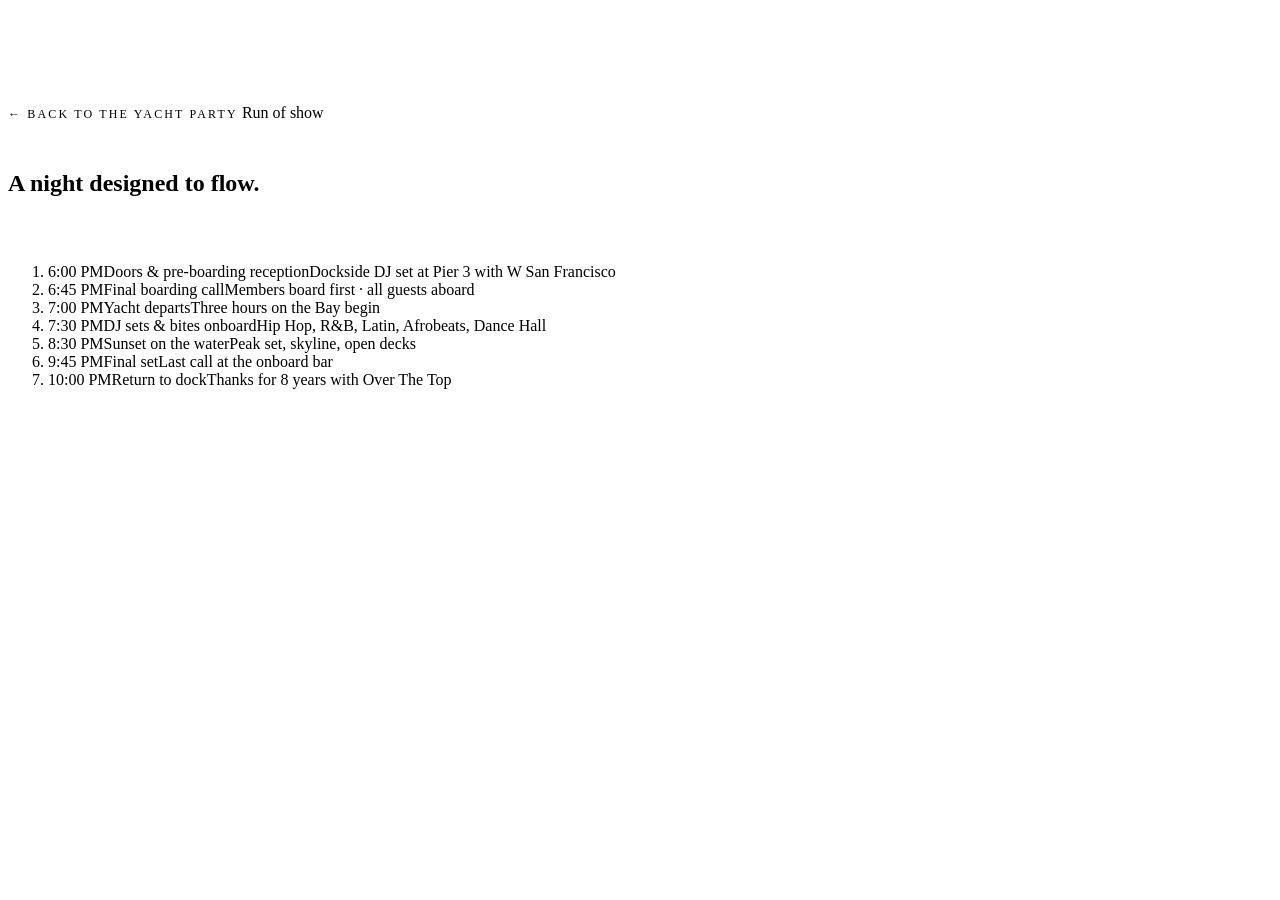
==== run-of-show.html @ fddfd054 "Initial deploy: Labor Day Yacht Party (8 Year Anniversary) landing page" ====
<!doctype html>
<html lang="en">
<head>
<meta charset="utf-8" />
<meta name="viewport" content="width=device-width, initial-scale=1, viewport-fit=cover" />
<meta name="theme-color" content="#0A0A0A" />
<title>Labor Day Yacht Party · Run of Show</title>
<meta name="description" content="Labor Day Yacht Party: 8 Year Anniversary run of show. Saturday, September 5, 2026, Pier 3, San Francisco." />
<meta name="robots" content="noindex" />
<link rel="preconnect" href="https://fonts.googleapis.com" />
<link rel="preconnect" href="https://fonts.gstatic.com" crossorigin />
<link href="https://fonts.googleapis.com/css2?family=Archivo+Black&family=Inter:wght@400;500;600;700;800;900&display=swap" rel="stylesheet" />
<link rel="stylesheet" href="styles.css" />
<style>
  body { background: var(--black); }
  .ros-page { padding: 96px 0 80px; }
  .ros-back {
    display: inline-flex; align-items: center; gap: 8px;
    font-family: var(--display); font-size: 12px; letter-spacing: 0.18em;
    text-transform: uppercase; color: var(--yellow); text-decoration: none;
    margin-bottom: 28px;
  }
  .ros-back:hover { opacity: 0.8; }
  .ros-page .h2 { color: var(--white); margin-bottom: 14px; }
  .ros-meta {
    color: rgba(255,255,255,.65); font-size: 14px; margin: 0 0 36px;
    letter-spacing: 0.06em; text-transform: uppercase;
  }
</style>
</head>
<body>

<section class="ros-page">
  <div class="container">
    <a href="index.html" class="ros-back">← Back to the Yacht Party</a>
    <span class="kicker kicker--yellow">Run of show</span>
    <h2 class="h2 h2--light">A night designed to flow.</h2>
    <p class="ros-meta">Saturday, September 5, 2026 · Pier 3, San Francisco · Boarding 6 PM, cruise 7 &ndash; 10 PM</p>

    <ol class="schedule">
      <li><span class="schedule__time">6:00 PM</span><span class="schedule__title">Doors &amp; pre-boarding reception</span><span class="schedule__sub">Dockside DJ set at Pier 3 with W San Francisco</span></li>
      <li><span class="schedule__time">6:45 PM</span><span class="schedule__title">Final boarding call</span><span class="schedule__sub">Members board first · all guests aboard</span></li>
      <li><span class="schedule__time">7:00 PM</span><span class="schedule__title">Yacht departs</span><span class="schedule__sub">Three hours on the Bay begin</span></li>
      <li><span class="schedule__time">7:30 PM</span><span class="schedule__title">DJ sets &amp; bites onboard</span><span class="schedule__sub">Hip Hop, R&amp;B, Latin, Afrobeats, Dance Hall</span></li>
      <li><span class="schedule__time">8:30 PM</span><span class="schedule__title">Sunset on the water</span><span class="schedule__sub">Peak set, skyline, open decks</span></li>
      <li><span class="schedule__time">9:45 PM</span><span class="schedule__title">Final set</span><span class="schedule__sub">Last call at the onboard bar</span></li>
      <li><span class="schedule__time">10:00 PM</span><span class="schedule__title">Return to dock</span><span class="schedule__sub">Thanks for 8 years with Over The Top</span></li>
    </ol>
  </div>
</section>

</body>
</html>
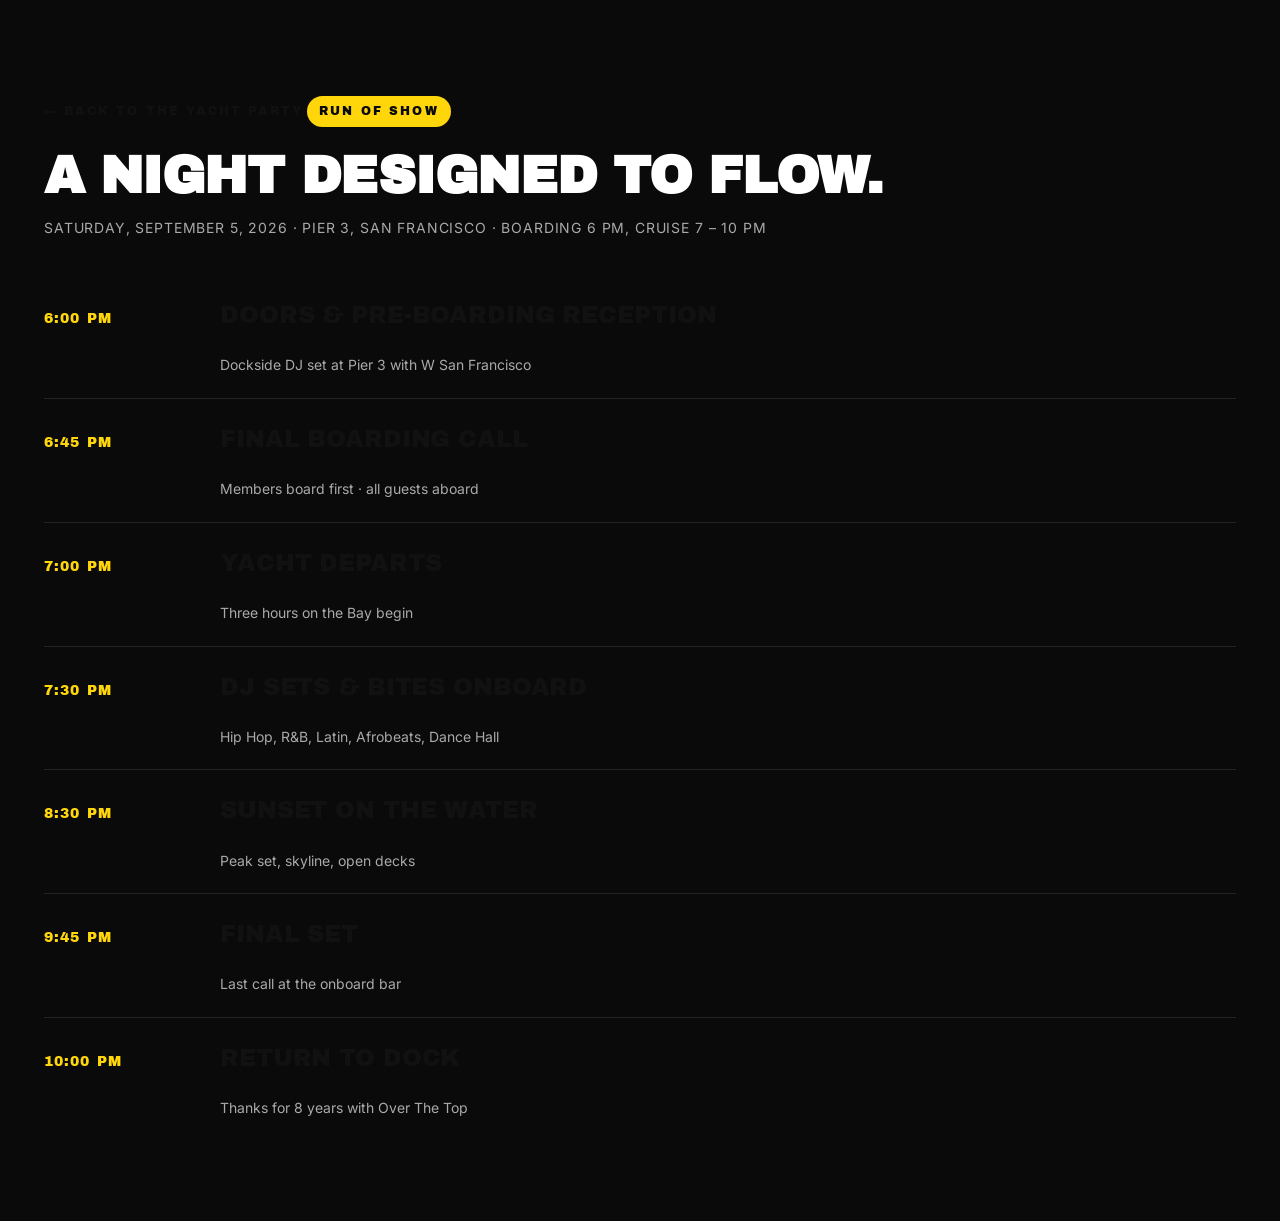
==== commit d97c1a60: "Namespace all classes with ott- prefix to avoid Webflow collisions" ====
--- a/run-of-show.html
+++ b/run-of-show.html
@@ -12,42 +12,44 @@
 <link href="https://fonts.googleapis.com/css2?family=Archivo+Black&family=Inter:wght@400;500;600;700;800;900&display=swap" rel="stylesheet" />
 <link rel="stylesheet" href="styles.css" />
 <style>
-  body { background: var(--black); }
-  .ros-page { padding: 96px 0 80px; }
-  .ros-back {
+  .ott-page { background: var(--black); }
+  .ott-ros-page { padding: 96px 0 80px; }
+  .ott-ros-back {
     display: inline-flex; align-items: center; gap: 8px;
     font-family: var(--display); font-size: 12px; letter-spacing: 0.18em;
     text-transform: uppercase; color: var(--yellow); text-decoration: none;
     margin-bottom: 28px;
   }
-  .ros-back:hover { opacity: 0.8; }
-  .ros-page .h2 { color: var(--white); margin-bottom: 14px; }
-  .ros-meta {
+  .ott-ros-back:hover { opacity: 0.8; }
+  .ott-ros-page .ott-h2 { color: var(--white); margin-bottom: 14px; }
+  .ott-ros-meta {
     color: rgba(255,255,255,.65); font-size: 14px; margin: 0 0 36px;
     letter-spacing: 0.06em; text-transform: uppercase;
   }
 </style>
 </head>
 <body>
+<div class="ott-page">
 
-<section class="ros-page">
-  <div class="container">
-    <a href="index.html" class="ros-back">← Back to the Yacht Party</a>
-    <span class="kicker kicker--yellow">Run of show</span>
-    <h2 class="h2 h2--light">A night designed to flow.</h2>
-    <p class="ros-meta">Saturday, September 5, 2026 · Pier 3, San Francisco · Boarding 6 PM, cruise 7 &ndash; 10 PM</p>
+<section class="ott-ros-page">
+  <div class="ott-container">
+    <a href="index.html" class="ott-ros-back">← Back to the Yacht Party</a>
+    <span class="ott-kicker ott-kicker--yellow">Run of show</span>
+    <h2 class="ott-h2 ott-h2--light">A night designed to flow.</h2>
+    <p class="ott-ros-meta">Saturday, September 5, 2026 · Pier 3, San Francisco · Boarding 6 PM, cruise 7 &ndash; 10 PM</p>
 
-    <ol class="schedule">
-      <li><span class="schedule__time">6:00 PM</span><span class="schedule__title">Doors &amp; pre-boarding reception</span><span class="schedule__sub">Dockside DJ set at Pier 3 with W San Francisco</span></li>
-      <li><span class="schedule__time">6:45 PM</span><span class="schedule__title">Final boarding call</span><span class="schedule__sub">Members board first · all guests aboard</span></li>
-      <li><span class="schedule__time">7:00 PM</span><span class="schedule__title">Yacht departs</span><span class="schedule__sub">Three hours on the Bay begin</span></li>
-      <li><span class="schedule__time">7:30 PM</span><span class="schedule__title">DJ sets &amp; bites onboard</span><span class="schedule__sub">Hip Hop, R&amp;B, Latin, Afrobeats, Dance Hall</span></li>
-      <li><span class="schedule__time">8:30 PM</span><span class="schedule__title">Sunset on the water</span><span class="schedule__sub">Peak set, skyline, open decks</span></li>
-      <li><span class="schedule__time">9:45 PM</span><span class="schedule__title">Final set</span><span class="schedule__sub">Last call at the onboard bar</span></li>
-      <li><span class="schedule__time">10:00 PM</span><span class="schedule__title">Return to dock</span><span class="schedule__sub">Thanks for 8 years with Over The Top</span></li>
+    <ol class="ott-schedule">
+      <li><span class="ott-schedule__time">6:00 PM</span><span class="ott-schedule__title">Doors &amp; pre-boarding reception</span><span class="ott-schedule__sub">Dockside DJ set at Pier 3 with W San Francisco</span></li>
+      <li><span class="ott-schedule__time">6:45 PM</span><span class="ott-schedule__title">Final boarding call</span><span class="ott-schedule__sub">Members board first · all guests aboard</span></li>
+      <li><span class="ott-schedule__time">7:00 PM</span><span class="ott-schedule__title">Yacht departs</span><span class="ott-schedule__sub">Three hours on the Bay begin</span></li>
+      <li><span class="ott-schedule__time">7:30 PM</span><span class="ott-schedule__title">DJ sets &amp; bites onboard</span><span class="ott-schedule__sub">Hip Hop, R&amp;B, Latin, Afrobeats, Dance Hall</span></li>
+      <li><span class="ott-schedule__time">8:30 PM</span><span class="ott-schedule__title">Sunset on the water</span><span class="ott-schedule__sub">Peak set, skyline, open decks</span></li>
+      <li><span class="ott-schedule__time">9:45 PM</span><span class="ott-schedule__title">Final set</span><span class="ott-schedule__sub">Last call at the onboard bar</span></li>
+      <li><span class="ott-schedule__time">10:00 PM</span><span class="ott-schedule__title">Return to dock</span><span class="ott-schedule__sub">Thanks for 8 years with Over The Top</span></li>
     </ol>
   </div>
 </section>
 
+</div>
 </body>
 </html>
--- a/styles.css
+++ b/styles.css
@@ -0,0 +1,1549 @@
+/* ============ TOKENS ============ */
+.ott-page {
+  --yellow: #FFD60A;
+  --yellow-deep: #F5C400;
+  --black: #0A0A0A;
+  --ink: #111111;
+  --ink-2: #1a1a1a;
+  --gray-100: #F5F4EE;
+  --gray-200: #E8E6DD;
+  --gray-500: #6B6B66;
+  --white: #FFFFFF;
+
+  --radius: 18px;
+  --radius-lg: 28px;
+
+  --container: 1240px;
+  --container-narrow: 820px;
+
+  --shadow-sm: 0 4px 14px rgba(0,0,0,.08);
+  --shadow-md: 0 14px 40px rgba(0,0,0,.18);
+
+  --display: "Archivo Black", "Inter", system-ui, -apple-system, "Segoe UI", sans-serif;
+  --body: "Inter", system-ui, -apple-system, "Segoe UI", sans-serif;
+}
+
+.ott-page, .ott-page *, .ott-page *::before, .ott-page *::after { box-sizing: border-box; }
+html, body { margin: 0; padding: 0; }
+html { scroll-behavior: smooth; -webkit-text-size-adjust: 100%; }
+
+.ott-page {
+  font-family: var(--body);
+  color: var(--ink);
+  background: var(--white);
+  line-height: 1.55;
+  -webkit-font-smoothing: antialiased;
+  text-rendering: optimizeLegibility;
+}
+
+.ott-page img { display: block; max-width: 100%; }
+.ott-page a { color: inherit; }
+.ott-page button { font: inherit; }
+
+/* ============ LAYOUT HELPERS ============ */
+.ott-container {
+  max-width: var(--container);
+  margin: 0 auto;
+  padding: 0 24px;
+}
+.ott-container--narrow { max-width: var(--container-narrow); }
+.ott-text-center { text-align: center; }
+
+.ott-kicker {
+  display: inline-block;
+  font-family: var(--display);
+  font-size: 12px;
+  letter-spacing: 0.18em;
+  text-transform: uppercase;
+  color: var(--ink);
+  background: var(--yellow);
+  padding: 6px 12px;
+  border-radius: 999px;
+  margin-bottom: 22px;
+}
+.ott-kicker--yellow { background: var(--yellow); color: var(--black); }
+
+.ott-h2 {
+  font-family: var(--display);
+  font-weight: 900;
+  font-size: clamp(28px, 4.5vw, 52px);
+  line-height: 1.05;
+  letter-spacing: -0.01em;
+  margin: 0 0 28px;
+  text-transform: uppercase;
+}
+.ott-h2--light { color: var(--white); }
+
+.ott-lede {
+  font-size: clamp(16px, 1.6vw, 19px);
+  color: var(--ink-2);
+  max-width: 640px;
+  margin: 0 auto 32px;
+}
+
+/* ============ NAV ============ */
+.ott-nav {
+  position: sticky;
+  top: 0;
+  z-index: 50;
+  display: flex;
+  align-items: center;
+  gap: 24px;
+  padding: 14px 24px;
+  background: rgba(10,10,10,.85);
+  backdrop-filter: blur(14px);
+  -webkit-backdrop-filter: blur(14px);
+  color: var(--white);
+  border-bottom: 1px solid rgba(255,255,255,.08);
+}
+.ott-nav__brand {
+  display: flex;
+  align-items: center;
+  gap: 12px;
+  text-decoration: none;
+  font-family: var(--display);
+  letter-spacing: 0.04em;
+}
+.ott-brand-mark {
+  display: block;
+  height: 32px;
+  width: auto;
+}
+.ott-brand-mark--lg { height: 60px; }
+.ott-brand-divider {
+  width: 1px; height: 18px;
+  background: rgba(255,255,255,.25);
+}
+.ott-brand-event {
+  font-size: 13px;
+  letter-spacing: 0.18em;
+  text-transform: uppercase;
+}
+.ott-nav__links {
+  display: none;
+  gap: 22px;
+  margin-left: auto;
+}
+.ott-nav__links a {
+  font-size: 14px;
+  font-weight: 600;
+  color: rgba(255,255,255,.8);
+  text-decoration: none;
+}
+.ott-nav__links a:hover { color: var(--yellow); }
+.ott-nav .ott-btn { margin-left: auto; }
+@media (min-width: 880px) {
+  .ott-nav__links { display: flex; }
+  .ott-nav .ott-btn { margin-left: 0; }
+}
+/* Mobile: drop sticky + z-index so the parent Webflow hamburger dropdown
+   can render over our nav without a stacking-context fight. */
+@media (max-width: 879px) {
+  .ott-nav { position: static; z-index: auto; }
+}
+
+/* ============ BUTTONS ============ */
+.ott-btn {
+  display: inline-flex;
+  align-items: center;
+  justify-content: center;
+  gap: 6px;
+  font-family: var(--display);
+  font-size: 13px;
+  letter-spacing: 0.08em;
+  text-transform: uppercase;
+  text-decoration: none;
+  padding: 12px 18px;
+  border-radius: 999px;
+  border: 2px solid transparent;
+  cursor: pointer;
+  transition: transform .15s ease, background .15s ease, color .15s ease, border-color .15s ease;
+  white-space: nowrap;
+}
+.ott-btn:hover { transform: translateY(-1px); }
+.ott-btn--small { padding: 9px 14px; font-size: 12px; }
+.ott-btn--lg { padding: 16px 26px; font-size: 14px; }
+.ott-btn--yellow { background: var(--yellow); color: var(--black); }
+.ott-btn--yellow:hover { background: var(--yellow-deep); }
+.ott-btn--black { background: var(--black); color: var(--white); }
+.ott-btn--black:hover { background: var(--ink-2); }
+.ott-btn--ghost { background: transparent; color: var(--white); border-color: rgba(255,255,255,.6); }
+.ott-btn--ghost:hover { background: rgba(255,255,255,.1); }
+.ott-btn--ghost-dark { background: transparent; color: var(--black); border-color: var(--black); }
+.ott-btn--ghost-dark:hover { background: rgba(0,0,0,.06); }
+
+/* ============ HERO ============ */
+.ott-hero {
+  position: relative;
+  min-height: 90vh;
+  display: flex;
+  align-items: flex-end;
+  overflow: hidden;
+  color: var(--white);
+}
+.ott-hero__bg {
+  position: absolute;
+  inset: 0;
+  width: 100%;
+  height: 100%;
+  object-fit: cover;
+  z-index: 0;
+}
+.ott-hero__overlay {
+  position: absolute;
+  inset: 0;
+  z-index: 1;
+  background:
+    radial-gradient(ellipse at 80% 20%, rgba(255,214,10,.18), transparent 55%),
+    linear-gradient(180deg, rgba(0,0,0,.2) 0%, rgba(0,0,0,.55) 55%, rgba(0,0,0,.85) 100%);
+}
+.ott-hero__content {
+  position: relative;
+  z-index: 2;
+  width: 100%;
+  max-width: var(--container);
+  margin: 0 auto;
+  padding: 120px 24px 80px;
+}
+.ott-hero__eyebrow {
+  display: inline-flex;
+  align-items: center;
+  gap: 10px;
+  font-family: var(--body);
+  font-weight: 600;
+  font-size: 13px;
+  letter-spacing: 0.14em;
+  text-transform: uppercase;
+  background: rgba(255,255,255,.08);
+  border: 1px solid rgba(255,255,255,.18);
+  padding: 9px 14px;
+  border-radius: 999px;
+  backdrop-filter: blur(8px);
+  margin-bottom: 24px;
+}
+.ott-hero__eyebrow .ott-dot {
+  width: 8px; height: 8px; border-radius: 50%; background: var(--yellow);
+  box-shadow: 0 0 0 4px rgba(255,214,10,.25);
+}
+.ott-hero__title {
+  font-family: var(--display);
+  font-weight: 900;
+  text-transform: uppercase;
+  font-size: clamp(56px, 12vw, 180px);
+  line-height: 0.88;
+  letter-spacing: -0.02em;
+  margin: 0 0 28px;
+}
+.ott-hero__title .ott-line { display: block; }
+.ott-hero__title .ott-line--yellow { color: var(--yellow); }
+.ott-hero__title .ott-line--small {
+  font-size: clamp(16px, 1.6vw, 22px);
+  letter-spacing: 0.34em;
+  font-weight: 900;
+  margin-top: 14px;
+  color: rgba(255,255,255,.85);
+}
+.ott-hero__sub {
+  max-width: 620px;
+  font-size: clamp(15px, 1.5vw, 18px);
+  color: rgba(255,255,255,.85);
+  margin: 0 0 32px;
+}
+.ott-hero__ctas {
+  display: flex;
+  flex-wrap: wrap;
+  gap: 12px;
+  margin-bottom: 48px;
+}
+.ott-hero__ctas .ott-btn--lg,
+.ott-hero__ctas .ott-rsvp-trigger { min-width: 260px; }
+.ott-hero__ctas .ott-rsvp-trigger .ott-btn--lg { width: 100%; min-width: 0; }
+.ott-hero__partners {
+  border-top: 1px solid rgba(255,255,255,.15);
+  padding-top: 22px;
+}
+.ott-hero__partners-label {
+  font-family: var(--display);
+  font-size: 11px;
+  letter-spacing: 0.24em;
+  text-transform: uppercase;
+  color: rgba(255,255,255,.6);
+  display: block;
+  margin-bottom: 12px;
+}
+.ott-hero__partners-label--social { margin-top: 28px; }
+.ott-logo-marquee {
+  width: 100%;
+  max-width: 980px;
+  overflow: hidden;
+  -webkit-mask-image: linear-gradient(to right, transparent, #000 6%, #000 94%, transparent);
+  mask-image: linear-gradient(to right, transparent, #000 6%, #000 94%, transparent);
+}
+.ott-logo-row {
+  display: flex;
+  align-items: center;
+  width: max-content;
+  animation: ott-logo-scroll 36s linear infinite;
+}
+.ott-logo-row:hover { animation-play-state: paused; }
+.ott-logo-row--alt { animation-duration: 30s; }
+@keyframes ott-logo-scroll {
+  from { transform: translateX(0); }
+  to { transform: translateX(-33.333%); }
+}
+.ott-logo-row img {
+  height: 38px;
+  width: auto;
+  max-width: 130px;
+  margin-right: 48px;
+  flex: 0 0 auto;
+  object-fit: contain;
+  object-position: center;
+  filter: brightness(0) invert(1);
+  opacity: 0.9;
+}
+@media (max-width: 480px) {
+  .ott-logo-row img { height: 32px; max-width: 110px; margin-right: 32px; }
+}
+@media (prefers-reduced-motion: reduce) {
+  .ott-logo-row,
+  .ott-partner-track { animation: none; }
+}
+.ott-hero__scroll {
+  position: absolute;
+  z-index: 2;
+  bottom: 22px;
+  right: 24px;
+  font-family: var(--display);
+  font-size: 11px;
+  letter-spacing: 0.24em;
+  color: rgba(255,255,255,.7);
+  text-transform: uppercase;
+}
+
+/* ============ BANDS ============ */
+.ott-band {
+  padding: 96px 0;
+  background: var(--white);
+}
+.ott-band--yellow { background: var(--yellow); }
+.ott-band--cream { background: var(--gray-100); }
+.ott-band--dark { background: var(--black); color: var(--white); }
+.ott-band--dark .ott-h2 { color: var(--white); }
+
+@media (max-width: 720px) {
+  .ott-band { padding: 72px 0; }
+}
+
+/* ============ VISION ============ */
+.ott-vision__grid {
+  display: grid;
+  gap: 48px;
+}
+.ott-vision__copy p { font-size: clamp(15px, 1.4vw, 17px); margin: 0 0 14px; color: var(--ink-2); }
+.ott-vision__copy strong { background: rgba(0,0,0,.08); padding: 1px 6px; border-radius: 4px; }
+.ott-vision__stats {
+  display: grid;
+  grid-template-columns: repeat(2, 1fr);
+  gap: 12px;
+}
+.ott-stat {
+  background: var(--black);
+  color: var(--white);
+  padding: 22px 20px;
+  border-radius: var(--radius);
+}
+.ott-stat__num {
+  font-family: var(--display);
+  font-size: clamp(32px, 4vw, 48px);
+  line-height: 1;
+  color: var(--yellow);
+  margin-bottom: 6px;
+}
+.ott-stat__label {
+  font-size: 13px;
+  letter-spacing: 0.06em;
+  text-transform: uppercase;
+  color: rgba(255,255,255,.7);
+}
+@media (min-width: 900px) {
+  .ott-vision__grid { grid-template-columns: 1.3fr 1fr; align-items: start; gap: 72px; }
+  .ott-vision__stats { grid-template-columns: repeat(2, 1fr); }
+}
+
+/* ============ SCHEDULE ============ */
+.ott-ros-phase-label {
+  display: inline-block;
+  font-family: var(--display);
+  font-size: 11px;
+  letter-spacing: 0.18em;
+  text-transform: uppercase;
+  color: var(--black);
+  background: var(--yellow);
+  padding: 7px 14px;
+  border-radius: 999px;
+  margin: 28px 0 6px;
+}
+.ott-ros-phase-label:first-of-type { margin-top: 8px; }
+
+/* ============ OPERATIONAL ASKS ============ */
+.ott-ops-simple {
+  list-style: none;
+  margin: 0;
+  padding: 0;
+  max-width: 820px;
+}
+.ott-ops-simple li {
+  display: flex;
+  align-items: flex-start;
+  gap: 18px;
+  padding: 22px 0;
+  border-top: 1px solid var(--gray-200);
+}
+.ott-ops-simple li:first-child { border-top: none; padding-top: 4px; }
+.ott-ops-simple h4 {
+  font-family: var(--display);
+  font-size: clamp(18px, 2vw, 22px);
+  text-transform: uppercase;
+  letter-spacing: -0.005em;
+  margin: 0 0 6px;
+  color: var(--ink);
+}
+.ott-ops-simple p {
+  margin: 0;
+  font-size: 15px;
+  line-height: 1.5;
+  color: var(--gray-500);
+}
+.ott-ops-status {
+  display: inline-block;
+  flex-shrink: 0;
+  width: 12px;
+  height: 12px;
+  border-radius: 50%;
+  margin-top: 10px;
+  background: var(--gray-500);
+  box-shadow: 0 0 0 3px rgba(0,0,0,.04);
+}
+.ott-ops-status.ott-is-confirmed { background: #34C759; }
+.ott-ops-status.ott-is-pending { background: var(--yellow); }
+.ott-ops-status.ott-is-open { background: #FF453A; }
+
+/* ============ VENUE / SITE MAP ============ */
+.ott-venue-map {
+  margin: 0;
+  border-radius: var(--radius-lg);
+  overflow: hidden;
+  background: var(--white);
+  border: 1px solid var(--gray-200);
+  box-shadow: var(--shadow-md);
+}
+.ott-venue-map img {
+  width: 100%;
+  height: auto;
+  display: block;
+}
+.ott-venue-map figcaption {
+  font-family: var(--body);
+  font-size: 13px;
+  color: var(--gray-500);
+  text-align: center;
+  padding: 14px 16px;
+  background: var(--white);
+  letter-spacing: 0.04em;
+}
+.ott-venue-cta {
+  text-align: center;
+  margin-top: 28px;
+}
+
+.ott-schedule {
+  list-style: none;
+  margin: 0;
+  padding: 0;
+  display: grid;
+  gap: 0;
+}
+.ott-schedule li {
+  display: grid;
+  grid-template-columns: 110px 1fr;
+  align-items: baseline;
+  padding: 22px 0;
+  border-bottom: 1px solid rgba(255,255,255,.1);
+  gap: 16px;
+}
+.ott-schedule li:last-child { border-bottom: none; }
+.ott-schedule__time {
+  font-family: var(--display);
+  font-size: 14px;
+  letter-spacing: 0.08em;
+  color: var(--yellow);
+  text-transform: uppercase;
+}
+.ott-schedule__title {
+  font-family: var(--display);
+  font-size: clamp(18px, 2vw, 24px);
+  text-transform: uppercase;
+  letter-spacing: -0.005em;
+  display: block;
+}
+.ott-schedule__sub {
+  display: block;
+  font-size: 14px;
+  color: rgba(255,255,255,.65);
+  margin-top: 4px;
+  grid-column: 2;
+}
+@media (min-width: 720px) {
+  .ott-schedule li { grid-template-columns: 160px 1fr; }
+}
+
+/* ============ PROGRAMMING GRID ============ */
+.ott-prog-grid {
+  display: grid;
+  gap: 18px;
+  grid-template-columns: 1fr;
+}
+.ott-card {
+  position: relative;
+  border-radius: var(--radius-lg);
+  overflow: hidden;
+  background: var(--gray-100);
+  border: 1px solid var(--gray-200);
+  transition: transform .25s ease, box-shadow .25s ease;
+  cursor: pointer;
+}
+.ott-card:hover { transform: translateY(-3px); box-shadow: var(--shadow-md); }
+.ott-card__img {
+  width: 100%;
+  aspect-ratio: 1 / 1;
+  object-fit: cover;
+  display: block;
+}
+/* Portrait shots: anchor crop to top so the subject's face is visible */
+.ott-card__img[src*="dj-sets"],
+.ott-card__img[src*="singalong"] { object-position: center top; }
+.ott-card__body {
+  position: relative;
+  padding: 22px 22px 24px;
+}
+.ott-card__partner {
+  font-family: var(--display);
+  font-size: 10px;
+  letter-spacing: 0.06em;
+  text-transform: uppercase;
+  color: var(--ink);
+  background: var(--yellow);
+  display: inline-block;
+  padding: 5px 10px;
+  border-radius: 999px;
+  margin-bottom: 12px;
+}
+.ott-card__title {
+  font-family: var(--display);
+  font-size: clamp(20px, 2.4vw, 26px);
+  line-height: 1.05;
+  margin: 0 0 6px;
+  text-transform: uppercase;
+}
+.ott-card__sub {
+  font-size: 14px;
+  color: var(--gray-500);
+  margin: 0;
+}
+.ott-card__expand {
+  max-height: 0;
+  overflow: hidden;
+  transition: max-height .35s ease, margin .35s ease;
+}
+.ott-card__expand p {
+  margin: 16px 0 0;
+  font-size: 15px;
+  color: var(--ink-2);
+}
+.ott-card.ott-is-open .ott-card__expand { max-height: 320px; }
+.ott-card__toggle {
+  position: absolute;
+  right: 18px;
+  bottom: 18px;
+  width: 38px; height: 38px;
+  border-radius: 50%;
+  background: var(--black);
+  color: var(--yellow);
+  border: none;
+  font-size: 22px;
+  font-weight: 700;
+  line-height: 1;
+  display: inline-flex;
+  align-items: center;
+  justify-content: center;
+  cursor: pointer;
+  transition: transform .25s ease, background .25s ease;
+}
+.ott-card.ott-is-open .ott-card__toggle { transform: rotate(45deg); background: var(--yellow); color: var(--black); }
+.ott-card--feature {
+  background: var(--black);
+  color: var(--white);
+  border-color: var(--black);
+}
+.ott-card--feature .ott-card__title { color: var(--white); }
+.ott-card--feature .ott-card__sub { color: rgba(255,255,255,.7); }
+.ott-card--feature .ott-card__expand p { color: rgba(255,255,255,.85); }
+.ott-card--feature .ott-card__toggle { background: var(--yellow); color: var(--black); }
+
+@media (min-width: 700px) {
+  .ott-prog-grid { grid-template-columns: 1fr 1fr; }
+}
+@media (min-width: 1080px) {
+  .ott-prog-grid { grid-template-columns: repeat(3, 1fr); }
+}
+/* Mobile: swipeable horizontal carousel instead of a long vertical stack */
+@media (max-width: 699px) {
+  .ott-prog-grid {
+    display: flex;
+    overflow-x: auto;
+    scroll-snap-type: x mandatory;
+    gap: 14px;
+    padding-bottom: 14px;
+    -webkit-overflow-scrolling: touch;
+    scrollbar-width: none;
+  }
+  .ott-prog-grid::-webkit-scrollbar { display: none; }
+  .ott-prog-grid > .ott-card {
+    flex: 0 0 86%;
+    scroll-snap-align: start;
+    align-self: flex-start;
+  }
+}
+
+/* ============ RAIL (contained scroll carousel with arrows) ============ */
+.ott-rail {
+  position: relative;
+  margin-top: 12px;
+}
+.ott-rail__viewport {
+  overflow-x: auto;
+  overflow-y: hidden;
+  scroll-snap-type: x mandatory;
+  scroll-behavior: smooth;
+  scrollbar-width: none;
+  -webkit-overflow-scrolling: touch;
+  -webkit-mask-image: linear-gradient(to right, transparent, #000 2.5%, #000 97.5%, transparent);
+  mask-image: linear-gradient(to right, transparent, #000 2.5%, #000 97.5%, transparent);
+  padding: 8px 0 16px;
+}
+.ott-rail__viewport::-webkit-scrollbar { display: none; }
+.ott-rail__track {
+  display: flex;
+  gap: 16px;
+  width: max-content;
+}
+.ott-rail__track > .ott-card--rail {
+  flex: 0 0 320px;
+  scroll-snap-align: start;
+  align-self: stretch;
+  display: flex;
+  flex-direction: column;
+}
+/* Keep the photo bucket a fixed 1:1 square; let the body absorb extra height */
+.ott-rail__track > .ott-card--rail .ott-card__img { flex: 0 0 auto; }
+.ott-rail__track > .ott-card--rail .ott-card__body { flex: 1 1 auto; }
+@media (max-width: 720px) {
+  .ott-rail__track > .ott-card--rail { flex: 0 0 260px; }
+}
+
+.ott-rail__nav {
+  position: absolute;
+  top: 50%;
+  transform: translateY(-50%);
+  width: 46px;
+  height: 46px;
+  border-radius: 50%;
+  background: var(--black);
+  color: var(--yellow);
+  border: none;
+  cursor: pointer;
+  font-size: 22px;
+  font-weight: 700;
+  line-height: 1;
+  z-index: 5;
+  display: flex;
+  align-items: center;
+  justify-content: center;
+  box-shadow: 0 8px 22px rgba(0,0,0,.25);
+  transition: transform .15s ease, background .15s ease, opacity .2s ease;
+  padding: 0;
+}
+.ott-rail__nav:hover { transform: translateY(-50%) scale(1.08); background: var(--ink-2); }
+.ott-rail__nav--prev { left: -22px; }
+.ott-rail__nav--next { right: -22px; }
+.ott-band--dark .ott-rail__nav { background: var(--yellow); color: var(--black); }
+.ott-band--dark .ott-rail__nav:hover { background: var(--yellow-deep); }
+@media (max-width: 880px) {
+  .ott-rail__nav--prev { left: -10px; }
+  .ott-rail__nav--next { right: -10px; }
+}
+@media (max-width: 720px) {
+  .ott-rail__nav { display: none; }
+}
+
+/* ============ CARD MARQUEE (legacy, kept for reference) ============ */
+.ott-card-marquee {
+  overflow: hidden;
+  position: relative;
+  margin: 32px 0 0;
+  padding: 8px 0 16px;
+  -webkit-mask-image: linear-gradient(to right, transparent, #000 4%, #000 96%, transparent);
+  mask-image: linear-gradient(to right, transparent, #000 4%, #000 96%, transparent);
+}
+.ott-card-track {
+  display: flex;
+  gap: 16px;
+  width: max-content;
+  padding: 0 24px;
+  animation: ott-card-scroll 80s linear infinite;
+  will-change: transform;
+}
+.ott-card-track--alt { animation-duration: 70s; }
+.ott-card-track:hover { animation-play-state: paused; }
+.ott-card-track.ott-is-paused { animation-play-state: paused; }
+@keyframes ott-card-scroll {
+  from { transform: translateX(0); }
+  to { transform: translateX(-50%); }
+}
+@media (prefers-reduced-motion: reduce) {
+  .ott-card-track { animation: none; }
+}
+.ott-card-track > .ott-card--rail {
+  flex: 0 0 320px;
+  align-self: flex-start;
+}
+@media (max-width: 720px) {
+  .ott-card-track > .ott-card--rail { flex: 0 0 280px; }
+}
+
+/* Dark band card variant (VIP section) */
+.ott-card--dark {
+  background: var(--ink-2);
+  border-color: rgba(255,255,255,.08);
+  color: var(--white);
+}
+.ott-card--dark .ott-card__title { color: var(--white); }
+.ott-card--dark .ott-card__sub { color: rgba(255,255,255,.7); }
+.ott-card--dark .ott-card__attr { color: rgba(255,255,255,.55); }
+.ott-card--dark .ott-card__expand p { color: rgba(255,255,255,.85); }
+.ott-card--dark .ott-card__toggle { background: var(--yellow); color: var(--black); }
+
+/* DJ card variant: portrait crop, no toggle */
+.ott-card--dj .ott-card__img { object-position: center top; }
+.ott-card--dj .ott-card__toggle { display: none; }
+
+/* Touch devices: swap the auto-marquee for a native swipeable rail */
+@media (hover: none) and (pointer: coarse) {
+  .ott-card-marquee {
+    overflow-x: auto;
+    overflow-y: hidden;
+    scroll-snap-type: x mandatory;
+    -webkit-overflow-scrolling: touch;
+    scrollbar-width: none;
+    -webkit-mask-image: none;
+    mask-image: none;
+  }
+  .ott-card-marquee::-webkit-scrollbar { display: none; }
+  .ott-card-track { animation: none; }
+  .ott-card-track > .ott-card--rail { scroll-snap-align: start; }
+  .ott-card-track > [aria-hidden="true"] { display: none; }
+}
+
+/* ============ ACCESS BADGES (free vs paid) ============ */
+.ott-access-key {
+  display: flex;
+  flex-wrap: wrap;
+  gap: 8px;
+  margin: 0 0 28px;
+}
+.ott-access {
+  font-family: var(--display);
+  font-size: 10px;
+  letter-spacing: 0.08em;
+  text-transform: uppercase;
+  padding: 6px 11px;
+  border-radius: 999px;
+  display: inline-flex;
+  align-items: center;
+}
+.ott-access--free { background: #1F8A3A; color: #fff; }
+.ott-access--cash { background: var(--yellow); color: var(--black); }
+.ott-access--vip  { background: var(--black); color: var(--yellow); }
+
+.ott-card__access-row {
+  display: flex;
+  flex-wrap: wrap;
+  align-items: center;
+  gap: 8px;
+  margin-bottom: 12px;
+}
+.ott-card__access {
+  font-family: var(--display);
+  font-size: 10px;
+  letter-spacing: 0.06em;
+  text-transform: uppercase;
+  padding: 5px 10px;
+  border-radius: 999px;
+  display: inline-block;
+}
+.ott-card__access--free { background: #1F8A3A; color: #fff; }
+.ott-card__access--cash { background: var(--yellow); color: var(--black); }
+.ott-card__access--vip  { background: var(--black); color: var(--yellow); }
+.ott-card__attr {
+  font-size: 11px;
+  letter-spacing: 0.08em;
+  text-transform: uppercase;
+  color: var(--gray-500);
+}
+
+/* ============ DJ LINEUP ============ */
+.ott-dj-grid {
+  display: grid;
+  gap: 14px;
+  grid-template-columns: 1fr;
+  margin-top: 16px;
+}
+.ott-dj {
+  position: relative;
+  border-radius: var(--radius-lg);
+  overflow: hidden;
+  aspect-ratio: 3 / 4;
+  background: var(--ink-2);
+  isolation: isolate;
+}
+.ott-dj__img {
+  width: 100%;
+  height: 100%;
+  object-fit: cover;
+  display: block;
+  transition: transform .4s ease;
+}
+.ott-dj:hover .ott-dj__img { transform: scale(1.04); }
+.ott-dj__overlay {
+  position: absolute;
+  inset: 0;
+  display: flex;
+  flex-direction: column;
+  justify-content: flex-end;
+  padding: 20px;
+  color: var(--white);
+  background: linear-gradient(180deg, transparent 45%, rgba(0,0,0,.85) 100%);
+}
+.ott-dj__name {
+  font-family: var(--display);
+  font-size: clamp(20px, 2vw, 26px);
+  text-transform: uppercase;
+  letter-spacing: -0.005em;
+  margin: 0;
+  line-height: 1.05;
+}
+.ott-dj__role {
+  font-size: 12px;
+  color: rgba(255,255,255,.75);
+  letter-spacing: 0.1em;
+  text-transform: uppercase;
+  margin: 6px 0 0;
+}
+@media (min-width: 600px) {
+  .ott-dj-grid { grid-template-columns: repeat(2, 1fr); }
+}
+@media (min-width: 900px) {
+  .ott-dj-grid { grid-template-columns: repeat(5, 1fr); gap: 16px; }
+}
+
+/* ============ PARTNERS ============ */
+.ott-presenting {
+  display: grid;
+  gap: 24px;
+  grid-template-columns: 1fr;
+  align-items: center;
+  background: var(--white);
+  border: 1px solid var(--gray-200);
+  border-radius: var(--radius-lg);
+  padding: 28px;
+  margin: 16px 0 12px;
+}
+.ott-presenting__logo {
+  display: flex;
+  align-items: center;
+  justify-content: center;
+  background: var(--white);
+  padding: 16px;
+  border-radius: var(--radius);
+  border: 1px solid var(--gray-200);
+}
+.ott-presenting__logo img {
+  display: block;
+  width: 100%;
+  max-width: 240px;
+  height: auto;
+  object-fit: contain;
+}
+.ott-presenting__label {
+  display: inline-block;
+  font-family: var(--display);
+  font-size: 11px;
+  letter-spacing: 0.22em;
+  text-transform: uppercase;
+  color: var(--black);
+  background: var(--yellow);
+  padding: 6px 12px;
+  border-radius: 999px;
+  margin-bottom: 12px;
+}
+.ott-presenting__copy p {
+  margin: 0;
+  font-size: clamp(15px, 1.4vw, 17px);
+  color: var(--ink-2);
+  line-height: 1.5;
+}
+@media (min-width: 720px) {
+  .ott-presenting { grid-template-columns: 280px 1fr; gap: 36px; padding: 32px 36px; }
+}
+.ott-presenting--logo-only {
+  grid-template-columns: 1fr !important;
+  justify-items: center;
+  padding: 28px;
+}
+.ott-presenting--logo-only .ott-presenting__logo {
+  max-width: 360px;
+  width: 100%;
+}
+
+.ott-vendor-grid {
+  display: grid;
+  gap: 14px;
+  grid-template-columns: 1fr;
+  margin: 14px 0 0;
+}
+.ott-vendor {
+  background: var(--white);
+  border: 1px solid var(--gray-200);
+  border-radius: var(--radius-lg);
+  overflow: hidden;
+  transition: transform .2s ease, border-color .2s ease;
+}
+.ott-vendor:hover { transform: translateY(-2px); border-color: var(--black); }
+.ott-vendor__img {
+  width: 100%;
+  aspect-ratio: 4 / 3;
+  object-fit: cover;
+  display: block;
+}
+.ott-vendor__img--text {
+  display: flex;
+  align-items: center;
+  justify-content: center;
+  background: var(--black);
+  color: var(--yellow);
+  font-family: var(--display);
+  font-size: clamp(22px, 3vw, 32px);
+  letter-spacing: 0.04em;
+  text-transform: uppercase;
+  text-align: center;
+  padding: 24px;
+}
+.ott-vendor__body { padding: 18px 22px 22px; }
+.ott-vendor__name {
+  font-family: var(--display);
+  font-size: clamp(18px, 2vw, 22px);
+  text-transform: uppercase;
+  letter-spacing: 0.01em;
+  margin: 0 0 6px;
+}
+.ott-vendor__role {
+  margin: 0;
+  font-size: 14px;
+  color: var(--gray-500);
+  line-height: 1.45;
+}
+@media (min-width: 720px) {
+  .ott-vendor-grid { grid-template-columns: repeat(3, 1fr); }
+}
+
+/* Logo tile (partner logos, not photos) */
+.ott-vendor__logo {
+  width: 100%;
+  aspect-ratio: 4 / 3;
+  display: flex;
+  align-items: center;
+  justify-content: center;
+  background: var(--white);
+  border-bottom: 1px solid var(--gray-200);
+  padding: 28px;
+}
+.ott-vendor__logo img {
+  max-width: 78%;
+  max-height: 96px;
+  width: auto;
+  height: auto;
+  object-fit: contain;
+  display: block;
+}
+
+/* ============ WEEKEND BUNDLE ============ */
+.ott-bundle-grid {
+  display: grid;
+  gap: 16px;
+  grid-template-columns: 1fr;
+}
+.ott-bundle-item {
+  background: var(--white);
+  border: 1px solid var(--gray-200);
+  border-radius: var(--radius-lg);
+  padding: 26px 24px 24px;
+}
+.ott-bundle-item__num {
+  display: inline-block;
+  font-family: var(--display);
+  font-size: 13px;
+  letter-spacing: 0.14em;
+  color: var(--black);
+  background: var(--yellow);
+  padding: 6px 12px;
+  border-radius: 999px;
+  margin-bottom: 16px;
+}
+.ott-bundle-item__title {
+  font-family: var(--display);
+  font-size: clamp(18px, 2vw, 22px);
+  text-transform: uppercase;
+  letter-spacing: 0.01em;
+  line-height: 1.15;
+  margin: 0 0 8px;
+}
+.ott-bundle-item__sub {
+  margin: 0;
+  font-size: 15px;
+  color: var(--gray-500);
+  line-height: 1.5;
+}
+@media (min-width: 720px) {
+  .ott-bundle-grid { grid-template-columns: repeat(3, 1fr); }
+}
+
+/* ============ PARTNERS (legacy marquee) ============ */
+.ott-partners-subhead {
+  font-family: var(--display);
+  font-size: 13px;
+  letter-spacing: 0.22em;
+  text-transform: uppercase;
+  color: var(--ink-2);
+  margin: 40px 0 14px;
+}
+.ott-partners-subhead:first-of-type { margin-top: 24px; }
+.ott-partner-marquee {
+  overflow: hidden;
+  margin-top: 12px;
+  -webkit-mask-image: linear-gradient(to right, transparent, #000 4%, #000 96%, transparent);
+  mask-image: linear-gradient(to right, transparent, #000 4%, #000 96%, transparent);
+}
+.ott-partner-track {
+  display: flex;
+  width: max-content;
+  animation: ott-logo-scroll 55s linear infinite;
+}
+.ott-partner-track:hover { animation-play-state: paused; }
+.ott-partner-track--alt { animation-duration: 46s; }
+.ott-partner {
+  flex: 0 0 196px;
+  margin-right: 12px;
+  background: var(--white);
+  border: 1px solid var(--gray-200);
+  border-radius: var(--radius);
+  padding: 24px 20px;
+  min-height: 150px;
+  display: flex;
+  flex-direction: column;
+  justify-content: space-between;
+  align-items: stretch;
+  text-align: left;
+  transition: transform .2s ease, border-color .2s ease;
+}
+.ott-partner:hover { transform: translateY(-2px); border-color: var(--black); }
+.ott-partner__logo {
+  font-family: var(--display);
+  font-size: clamp(18px, 2.6vw, 28px);
+  letter-spacing: 0.04em;
+}
+.ott-partner__img {
+  display: block;
+  height: 44px;
+  width: 100%;
+  max-width: 160px;
+  object-fit: contain;
+  object-position: left center;
+  filter: brightness(0);
+  opacity: 0.9;
+}
+/* The Hennessy logo ships as a black mark on a solid white background, so the
+   default brightness(0) filter would render it as a solid black box. The
+   partner card background is already white, so dropping the filter lets the
+   logo sit seamlessly. */
+.ott-partner__img[src*="hennessy"] { filter: none; opacity: 1; height: 56px; }
+.ott-partner__role {
+  font-size: 13px;
+  color: var(--gray-500);
+  margin-top: 16px;
+  line-height: 1.45;
+}
+.ott-partner--tba {
+  background: var(--black);
+  color: var(--white);
+  border-color: var(--black);
+}
+.ott-partner--tba .ott-partner__role { color: rgba(255,255,255,.6); }
+
+.ott-partners-cta {
+  margin: 32px 0 0;
+  font-size: 15px;
+  color: var(--ink-2);
+}
+.ott-partners-cta a { font-weight: 600; text-decoration: underline; }
+
+@media (max-width: 480px) {
+  .ott-partner { flex-basis: 172px; }
+}
+
+/* ============ AUDIENCE ============ */
+.ott-audience-grid {
+  display: grid;
+  grid-template-columns: repeat(2, 1fr);
+  gap: 12px;
+  margin: 12px 0 36px;
+}
+.ott-aud {
+  border: 1px solid rgba(255,255,255,.12);
+  border-radius: var(--radius);
+  padding: 24px 20px;
+}
+.ott-aud__num {
+  font-family: var(--display);
+  font-size: clamp(28px, 3.6vw, 42px);
+  color: var(--yellow);
+  line-height: 1;
+  margin-bottom: 8px;
+}
+.ott-aud__label { font-size: 14px; color: rgba(255,255,255,.75); }
+
+.ott-audience-reach {
+  display: grid;
+  grid-template-columns: repeat(2, 1fr);
+  gap: 12px;
+  margin-top: 12px;
+  background: var(--ink);
+  border-radius: var(--radius);
+  padding: 22px;
+}
+.ott-reach__num {
+  font-family: var(--display);
+  font-size: clamp(22px, 2.6vw, 32px);
+  color: var(--white);
+  line-height: 1;
+}
+.ott-reach__label {
+  font-size: 12px;
+  letter-spacing: 0.08em;
+  text-transform: uppercase;
+  color: rgba(255,255,255,.6);
+  margin-top: 6px;
+}
+
+@media (min-width: 720px) {
+  .ott-audience-grid { grid-template-columns: repeat(3, 1fr); }
+  .ott-audience-reach { grid-template-columns: repeat(4, 1fr); }
+}
+
+/* ============ GALLERY ============ */
+.ott-gallery {
+  display: grid;
+  grid-template-columns: repeat(2, 1fr);
+  gap: 4px;
+  margin-top: 32px;
+}
+.ott-gallery img {
+  width: 100%;
+  aspect-ratio: 1 / 1;
+  object-fit: cover;
+}
+@media (min-width: 720px) {
+  .ott-gallery { grid-template-columns: repeat(3, 1fr); }
+}
+@media (min-width: 1080px) {
+  .ott-gallery { grid-template-columns: repeat(4, 1fr); }
+}
+
+/* ============ REGISTER ============ */
+.ott-cta-row {
+  display: flex;
+  flex-wrap: wrap;
+  gap: 12px;
+  justify-content: center;
+}
+
+/* ============ FOOTER ============ */
+.ott-footer {
+  background: var(--black);
+  color: rgba(255,255,255,.78);
+  padding: 72px 0 32px;
+}
+.ott-footer a { color: var(--yellow); text-decoration: none; }
+.ott-footer a:hover { text-decoration: underline; }
+.ott-footer__grid {
+  display: grid;
+  grid-template-columns: 1fr;
+  gap: 40px;
+}
+.ott-footer__brand p {
+  margin: 16px 0 0;
+  max-width: 420px;
+  font-size: 14px;
+  color: rgba(255,255,255,.65);
+}
+.ott-footer__col h4 {
+  font-family: var(--display);
+  font-size: 12px;
+  letter-spacing: 0.18em;
+  text-transform: uppercase;
+  color: var(--yellow);
+  margin: 0 0 12px;
+}
+.ott-footer__col p { margin: 0; font-size: 14px; line-height: 1.7; }
+.ott-footer__legal {
+  border-top: 1px solid rgba(255,255,255,.1);
+  margin-top: 48px;
+  padding-top: 24px;
+  font-size: 12px;
+  text-align: center;
+  color: rgba(255,255,255,.45);
+  padding-left: 24px;
+  padding-right: 24px;
+}
+@media (min-width: 720px) {
+  .ott-footer__grid { grid-template-columns: 2fr 1fr 1fr 1fr; }
+}
+
+/* ============ RSVP FRAME (Sweatpals waitlist iframe button) ============ */
+/* The iframe renders the Sweatpals button; clicks open the waitlist popup
+   provided by the script tag loaded at the bottom of the body. */
+.ott-rsvp-frame {
+  display: inline-block;
+  vertical-align: middle;
+  border: 0;
+  width: 100%;
+}
+.ott-rsvp-frame--sm {
+  max-width: 160px;
+  height: 44px;
+}
+.ott-rsvp-frame--lg {
+  max-width: 280px;
+  height: 56px;
+}
+@media (max-width: 480px) {
+  .ott-rsvp-frame--lg { max-width: 100%; }
+}
+
+/* ============ SWEATPALS EMBED (legacy, unused) ============ */
+/* Sweatpals injects its own button at the script tag location. Wrapper sets
+   minimum sizing so the layout reserves space and the injected button matches
+   our scale. The Sweatpals modal handles the waitlist signup popup. */
+.ott-sweatpals-embed {
+  display: inline-block;
+  vertical-align: middle;
+}
+.ott-sweatpals-embed--sm { min-width: 130px; }
+.ott-sweatpals-embed--lg { min-width: 220px; }
+.ott-sweatpals-embed button,
+.ott-sweatpals-embed > button {
+  font-family: var(--display) !important;
+  text-transform: uppercase !important;
+  letter-spacing: 0.08em !important;
+  border-radius: 999px !important;
+}
+
+/* ============ RSVP MODAL (Sweatpals waitlist iframe) ============ */
+.ott-rsvp-modal {
+  position: fixed;
+  inset: 0;
+  z-index: 1000;
+  display: none;
+  align-items: center;
+  justify-content: center;
+  padding: 24px;
+}
+.ott-rsvp-modal.ott-is-open { display: flex; }
+.ott-rsvp-modal__backdrop {
+  position: absolute;
+  inset: 0;
+  background: rgba(0,0,0,.78);
+  border: 0;
+  padding: 0;
+  cursor: pointer;
+  -webkit-backdrop-filter: blur(4px);
+  backdrop-filter: blur(4px);
+}
+.ott-rsvp-modal__dialog {
+  position: relative;
+  z-index: 1;
+  width: min(96vw, 560px);
+  height: min(94vh, 780px);
+  background: var(--black);
+  border-radius: 22px;
+  overflow: hidden;
+  box-shadow: 0 30px 80px rgba(0,0,0,.5);
+}
+.ott-rsvp-modal__frame {
+  width: 100%;
+  height: 100%;
+  border: 0;
+  display: block;
+  background: var(--black);
+}
+.ott-rsvp-modal__close {
+  position: absolute;
+  top: 12px;
+  right: 12px;
+  z-index: 2;
+  width: 38px;
+  height: 38px;
+  border-radius: 50%;
+  background: rgba(0,0,0,.55);
+  color: #fff;
+  border: 0;
+  font-size: 22px;
+  line-height: 1;
+  cursor: pointer;
+  display: flex;
+  align-items: center;
+  justify-content: center;
+  transition: background .15s ease, transform .15s ease;
+}
+.ott-rsvp-modal__close:hover { background: rgba(0,0,0,.85); transform: scale(1.05); }
+body.ott-is-rsvp-open { overflow: hidden; }
+
+/* ============ SWEATPALS WIDGET (script-paired iframe button) ============ */
+/* Renders the Sweatpals checkout button directly. The script in <head>
+   handles the popup overlay when the iframe button is clicked. */
+.ott-sweatpals-widget {
+  display: inline-block;
+  vertical-align: middle;
+  line-height: 0;
+}
+.ott-sweatpals-widget iframe {
+  border: 0;
+  display: block;
+  width: 100%;
+  background: transparent;
+}
+.ott-sweatpals-widget--sm { width: 160px; }
+.ott-sweatpals-widget--sm iframe { height: 44px; }
+.ott-sweatpals-widget--lg { width: 280px; }
+.ott-sweatpals-widget--lg iframe { height: 56px; }
+@media (max-width: 480px) {
+  .ott-sweatpals-widget--lg { width: 100%; max-width: 360px; }
+}
+
+/* ============ PRE-REGISTER MODAL (custom waitlist form) ============ */
+.ott-rsvp-modal {
+  position: fixed;
+  inset: 0;
+  z-index: 1000;
+  display: none;
+  align-items: center;
+  justify-content: center;
+  padding: 20px;
+}
+.ott-rsvp-modal.ott-is-open { display: flex; }
+body.ott-is-rsvp-open { overflow: hidden; }
+
+.ott-rsvp-modal__backdrop {
+  position: absolute;
+  inset: 0;
+  background: rgba(0,0,0,.78);
+  border: 0;
+  padding: 0;
+  cursor: pointer;
+  -webkit-backdrop-filter: blur(6px);
+  backdrop-filter: blur(6px);
+}
+.ott-rsvp-modal__dialog {
+  position: relative;
+  z-index: 1;
+  width: min(96vw, 460px);
+  max-height: 92vh;
+  overflow-y: auto;
+  background: var(--black);
+  color: var(--white);
+  border-radius: 22px;
+  box-shadow: 0 30px 80px rgba(0,0,0,.5);
+  padding: 32px 28px 28px;
+  font-family: var(--body);
+}
+.ott-rsvp-modal__dialog--frame {
+  width: min(96vw, 560px);
+  height: min(94vh, 800px);
+  max-height: 94vh;
+  padding: 0;
+  overflow: hidden;
+}
+.ott-rsvp-modal__iframe {
+  width: 100%;
+  height: 100%;
+  border: 0;
+  display: block;
+  background: var(--black);
+}
+.ott-rsvp-modal__close {
+  position: absolute;
+  top: 12px;
+  right: 12px;
+  width: 38px;
+  height: 38px;
+  border-radius: 50%;
+  background: rgba(255,255,255,.1);
+  color: var(--white);
+  border: 0;
+  font-size: 22px;
+  line-height: 1;
+  cursor: pointer;
+  display: flex;
+  align-items: center;
+  justify-content: center;
+  transition: background .15s ease, transform .15s ease;
+}
+.ott-rsvp-modal__close:hover { background: rgba(255,255,255,.2); transform: scale(1.05); }
+.ott-rsvp-modal__title {
+  font-family: var(--display);
+  font-size: 26px;
+  letter-spacing: 0;
+  text-transform: none;
+  margin: 4px 0 8px;
+  text-align: center;
+}
+.ott-rsvp-modal__lede {
+  margin: 0 0 22px;
+  text-align: center;
+  color: rgba(255,255,255,.75);
+  font-size: 15px;
+  line-height: 1.5;
+}
+.ott-rsvp-form { display: flex; flex-direction: column; gap: 12px; }
+.ott-rsvp-field { display: block; }
+.ott-rsvp-field__label {
+  display: block;
+  font-size: 12px;
+  letter-spacing: 0.08em;
+  text-transform: uppercase;
+  color: rgba(255,255,255,.6);
+  margin-bottom: 6px;
+}
+.ott-rsvp-field__input {
+  width: 100%;
+  padding: 14px 16px;
+  background: rgba(255,255,255,.08);
+  border: 1px solid rgba(255,255,255,.12);
+  border-radius: 12px;
+  color: var(--white);
+  font-family: var(--body);
+  font-size: 16px;
+  outline: none;
+  transition: border-color .15s ease, background .15s ease;
+}
+.ott-rsvp-field__input:focus {
+  border-color: var(--yellow);
+  background: rgba(255,255,255,.12);
+}
+.ott-rsvp-field__input::placeholder { color: rgba(255,255,255,.35); }
+
+.ott-rsvp-consent {
+  display: flex;
+  align-items: flex-start;
+  gap: 10px;
+  font-size: 12px;
+  line-height: 1.5;
+  color: rgba(255,255,255,.6);
+  margin: 6px 0 8px;
+}
+.ott-rsvp-consent input[type="checkbox"] {
+  flex-shrink: 0;
+  width: 18px;
+  height: 18px;
+  margin: 1px 0 0;
+  accent-color: var(--yellow);
+  cursor: pointer;
+}
+
+.ott-rsvp-form__submit {
+  width: 100%;
+  margin-top: 6px;
+  border-radius: 999px;
+}
+.ott-rsvp-form__submit:disabled {
+  opacity: 0.6;
+  cursor: progress;
+}
+.ott-rsvp-form__error {
+  margin: 4px 0 0;
+  font-size: 13px;
+  color: #ff8a80;
+  text-align: center;
+}
+
+.ott-rsvp-modal__success { text-align: center; }
+.ott-rsvp-modal__success .ott-btn { display: inline-block; margin-top: 12px; }
+
+/* ============ SWEATPALS HIDDEN HOST ============ */
+/* Renders the auto-embed widget off-screen so Sweatpals's script and its
+   click-to-popup handler are loaded, but no widget content is visible.
+   Our Pre-Register buttons trigger the popup by .click()-ing the widget's
+   internal trigger element. */
+#sweatpals-host {
+  position: fixed;
+  left: -10000px;
+  top: -10000px;
+  width: 1px;
+  height: 1px;
+  overflow: hidden;
+  opacity: 0;
+  pointer-events: none;
+}
+
+/* ============ RSVP AUTO-EMBED (Sweatpals auto-injected button) ============ */
+/* With enableAutoEmbed=true Sweatpals injects its own styled button next to
+   the script tag. The wrapper just reserves layout space and sets sizing. */
+.ott-rsvp-autoembed {
+  display: inline-block;
+  vertical-align: middle;
+}
+.ott-rsvp-autoembed--sm { min-width: 130px; }
+.ott-rsvp-autoembed--lg { min-width: 240px; }
+
+/* ============ RSVP TRIGGER (Sweatpals iframe overlay) ============ */
+/* Visible OTT-styled pill button sits behind; the Sweatpals iframe
+   sits absolutely on top with opacity 0. Clicks land on the iframe's
+   Sweatpals button, which the checkout script (at end of body)
+   intercepts to open the registration modal inline.
+   Pattern from SF Fit Fest (PR #52). */
+.ott-rsvp-trigger {
+  position: relative;
+  display: inline-block;
+  line-height: 0;
+}
+.ott-rsvp-trigger .ott-btn { line-height: 1.55; }
+.ott-rsvp-trigger__frame {
+  position: absolute;
+  inset: 0;
+  width: 100%;
+  height: 100%;
+  border: 0;
+  opacity: 0;
+  cursor: pointer;
+  z-index: 2;
+}
